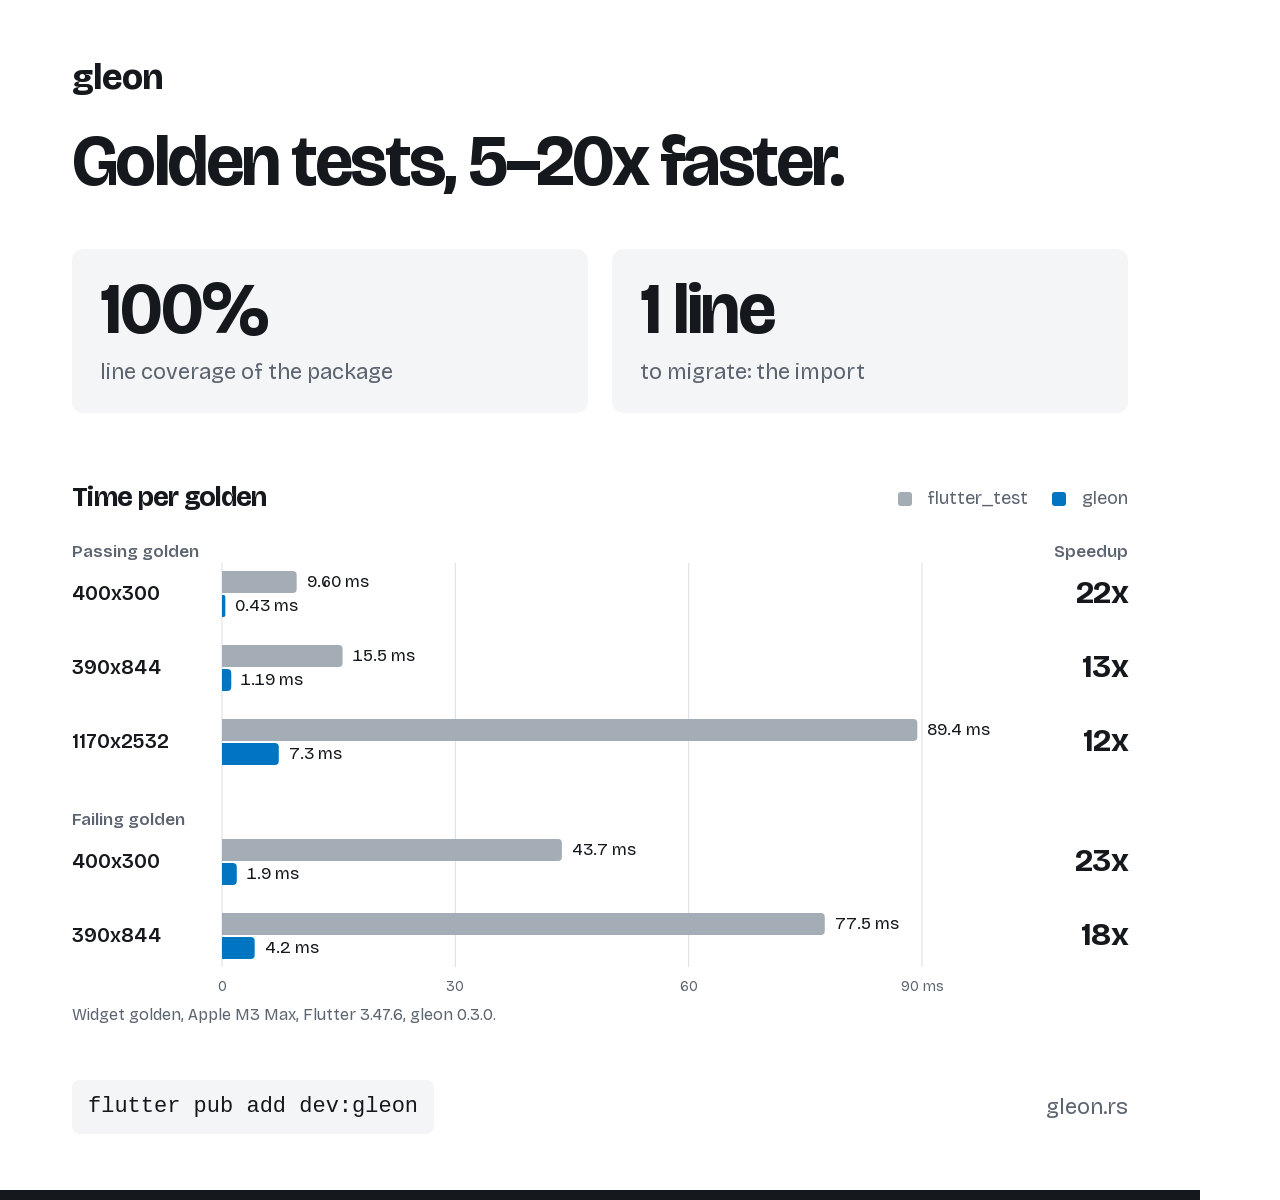
==== og/pub-dev.html @ 2e9807e2 "feat: add pub.dev package links and screenshot page" ====
<!DOCTYPE html>
<html lang="en">
<head>
<meta charset="utf-8">
<meta name="robots" content="noindex">
<title>gleon pub.dev screenshot</title>
<!-- Source of the pub.dev screenshot of the Flutter package (flutter/doc/screenshot.webp, 1200x1200).
     Numbers: "Performance" and the coverage of the package README. Re-render with headless Chrome,
     then convert (cwebp -lossless):
     chrome --headless=new --hide-scrollbars --blink-settings=preferredColorScheme=1 --window-size=1200,1200 --screenshot=screenshot.png og/pub-dev.html -->
<link rel="stylesheet" href="../styles.css">
<style>
  html, body { width: 1200px; height: 1200px; overflow: hidden; background: var(--bg); }
  .card {
    display: flex; flex-direction: column; justify-content: space-between;
    width: 1200px; height: 1200px; padding: 60px 72px 56px;
    border-bottom: 10px solid var(--ink);
  }
  .card .wordmark { font-size: 2.25rem; }
  .card h1 { margin-top: 28px; font-size: 4.5rem; }
  .tiles { display: grid; grid-template-columns: 1fr 1fr; gap: 24px; list-style: none; }
  .tile { padding: 24px 28px; border-radius: 12px; background: var(--surface); }
  .tile b {
    display: block; font-size: 4.5rem; font-weight: 700; line-height: 1;
    letter-spacing: -0.03em; font-variation-settings: "opsz" 96;
  }
  .tile span { display: block; margin-top: 10px; font-size: 1.375rem; color: var(--muted); }
  .chart-head { display: flex; justify-content: space-between; align-items: baseline; }
  .chart-head h2 { max-width: none; font-size: 1.75rem; }
  .legend { display: flex; gap: 24px; list-style: none; font-size: 1.125rem; }
  .legend li::before {
    content: ""; display: inline-block; width: 14px; height: 14px; margin-right: 8px;
    border-radius: 3px; vertical-align: -1px;
  }
  .legend .ft::before { background: #a4acb6; }
  .legend .gl::before { background: var(--flutter); }
  .chart svg { margin-top: 12px; overflow: visible; }
  .chart text { font-family: var(--sans); fill: var(--ink); }
  .chart .group { font-size: 17px; font-weight: 600; fill: var(--muted); }
  .chart .end { text-anchor: end; }
  .chart .size { font-size: 20px; font-weight: 600; }
  .chart .val { font-size: 17px; font-variant-numeric: tabular-nums; }
  .chart .speed { font-size: 32px; font-weight: 700; text-anchor: end; letter-spacing: -0.02em; }
  .chart .tick { font-size: 14px; fill: var(--muted); text-anchor: middle; }
  .chart .grid { stroke: var(--rule); stroke-width: 1; }
  .chart .ft { fill: #a4acb6; }
  .chart .gl { fill: var(--flutter); }
  .note { margin-top: 6px; font-size: 1rem; color: var(--muted); }
  .foot { display: flex; justify-content: space-between; align-items: center; }
  .foot code {
    padding: 10px 16px; border-radius: 8px; background: var(--surface); font-size: 1.375rem;
  }
  .foot p { font-size: 1.375rem; color: var(--muted); }
</style>
</head>
<body>
<div class="card">
  <div>
    <span class="wordmark">gleon</span>
    <h1>Golden tests, 5&#8211;20x faster.</h1>
  </div>
  <ul class="tiles">
    <li class="tile"><b>100%</b><span>line coverage of the package</span></li>
    <li class="tile"><b>1 line</b><span>to migrate: the import</span></li>
  </ul>
  <figure class="chart">
    <div class="chart-head">
      <h2>Time per golden</h2>
      <ul class="legend"><li class="ft">flutter_test</li><li class="gl">gleon</li></ul>
    </div>
    <svg width="1056" height="472" viewBox="0 0 1056 472" role="img" aria-label="Time per golden in milliseconds, flutter_test and gleon">
      <line class="grid" x1="150.0" y1="38" x2="150.0" y2="442"/>
      <text class="tick" x="150.0" y="466">0</text>
      <line class="grid" x1="383.3333333333333" y1="38" x2="383.3333333333333" y2="442"/>
      <text class="tick" x="383.3333333333333" y="466">30</text>
      <line class="grid" x1="616.6666666666666" y1="38" x2="616.6666666666666" y2="442"/>
      <text class="tick" x="616.6666666666666" y="466">60</text>
      <line class="grid" x1="850.0" y1="38" x2="850.0" y2="442"/>
      <text class="tick" x="850.0" y="466">90 ms</text>
      <text class="group" x="0" y="32">Passing golden</text>
      <text class="group end" x="1056" y="32">Speedup</text>
      <text class="size" x="0" y="75">400x300</text>
      <path class="ft" d="M150 46h70.67a4.00 4.00 0 0 1 4.00 4.00v14.00a4.00 4.00 0 0 1 -4.00 4.00h-70.67z"/>
      <text class="val" x="234.7" y="62">9.60 ms</text>
      <path class="gl" d="M150 70h1.67a1.67 1.67 0 0 1 1.67 1.67v18.66a1.67 1.67 0 0 1 -1.67 1.67h-1.67z"/>
      <text class="val" x="163.3" y="86">0.43 ms</text>
      <text class="speed" x="1056" y="78">22x</text>
      <text class="size" x="0" y="149">390x844</text>
      <path class="ft" d="M150 120h116.56a4.00 4.00 0 0 1 4.00 4.00v14.00a4.00 4.00 0 0 1 -4.00 4.00h-116.56z"/>
      <text class="val" x="280.6" y="136">15.5 ms</text>
      <path class="gl" d="M150 144h5.26a4.00 4.00 0 0 1 4.00 4.00v14.00a4.00 4.00 0 0 1 -4.00 4.00h-5.26z"/>
      <text class="val" x="169.3" y="160">1.19 ms</text>
      <text class="speed" x="1056" y="152">13x</text>
      <text class="size" x="0" y="223">1170x2532</text>
      <path class="ft" d="M150 194h691.33a4.00 4.00 0 0 1 4.00 4.00v14.00a4.00 4.00 0 0 1 -4.00 4.00h-691.33z"/>
      <text class="val" x="855.3" y="210">89.4 ms</text>
      <path class="gl" d="M150 218h52.78a4.00 4.00 0 0 1 4.00 4.00v14.00a4.00 4.00 0 0 1 -4.00 4.00h-52.78z"/>
      <text class="val" x="216.8" y="234">7.3 ms</text>
      <text class="speed" x="1056" y="226">12x</text>
      <text class="group" x="0" y="300">Failing golden</text>
      <text class="size" x="0" y="343">400x300</text>
      <path class="ft" d="M150 314h335.89a4.00 4.00 0 0 1 4.00 4.00v14.00a4.00 4.00 0 0 1 -4.00 4.00h-335.89z"/>
      <text class="val" x="499.9" y="330">43.7 ms</text>
      <path class="gl" d="M150 338h10.78a4.00 4.00 0 0 1 4.00 4.00v14.00a4.00 4.00 0 0 1 -4.00 4.00h-10.78z"/>
      <text class="val" x="174.8" y="354">1.9 ms</text>
      <text class="speed" x="1056" y="346">23x</text>
      <text class="size" x="0" y="417">390x844</text>
      <path class="ft" d="M150 388h598.78a4.00 4.00 0 0 1 4.00 4.00v14.00a4.00 4.00 0 0 1 -4.00 4.00h-598.78z"/>
      <text class="val" x="762.8" y="404">77.5 ms</text>
      <path class="gl" d="M150 412h28.67a4.00 4.00 0 0 1 4.00 4.00v14.00a4.00 4.00 0 0 1 -4.00 4.00h-28.67z"/>
      <text class="val" x="192.7" y="428">4.2 ms</text>
      <text class="speed" x="1056" y="420">18x</text>
    </svg>
    <figcaption class="note">Widget golden, Apple M3 Max, Flutter 3.47.6, gleon 0.3.0.</figcaption>
  </figure>
  <div class="foot">
    <code>flutter pub add dev:gleon</code>
    <p>gleon.rs</p>
  </div>
</div>
</body>
</html>
---- styles.css ----
/*
  gleon.rs
  Black and white, with two kinds of colour:
  - the colours gleon paints into a diff image: red for a failing area, yellow for tolerated pixels;
  - one colour for each product, from its language: the CLI orange (Rust), the Flutter package
    blue (Dart), the next SDKs green (Playwright). They mark rules and dots, never text.
*/

@font-face {
  font-family: "Bricolage Grotesque";
  src: url("fonts/bricolage-grotesque-latin.woff2") format("woff2");
  font-weight: 400 800;
  font-style: normal;
  font-display: swap;
  unicode-range: U+0000-00FF, U+0131, U+0152-0153, U+02BB-02BC, U+02C6, U+02DA, U+02DC, U+0304, U+0308, U+0329, U+2000-206F, U+20AC, U+2122, U+2191, U+2193, U+2212, U+2215, U+FEFF, U+FFFD;
}

/* Tokens: light by default, dark when the system asks for it. */
:root {
  --bg: #ffffff;
  --surface: #f4f5f7;
  --ink: #15181c;
  --muted: #5c6470;
  --rule: #d9dde3;
  --red: #d42227;
  --yellow: #f2c230;
  --focus: #15181c;
  --cli: #e8590c;      /* Rust orange */
  --flutter: #0175c2;  /* Dart and Flutter blue */
  --next: #24942a;     /* Playwright green, a hint at what comes next */
  --shot-bg: #fafafa;  /* the app screens in the hero strip */
  --shot-ink: #1d1f23;
  --shot-bar: #e6e8ec;
  --shot-tolerated: #d9a400;
  --mono: ui-monospace, "SF Mono", Menlo, Consolas, "Liberation Mono", monospace;
  --sans: "Bricolage Grotesque", system-ui, -apple-system, "Segoe UI", sans-serif;
  --wrap: 1120px;
  --gap: 24px;
  color-scheme: light;
}
@media (prefers-color-scheme: dark) {
  :root {
    --bg: #0f1115;
    --surface: #1a1d24;
    --ink: #e2e8f0;
    --muted: #94a3b8;
    --rule: #2e323a;
    --red: #f0433f;
    --yellow: #f5cb3c;
    --focus: #e2e8f0;
    --cli: #ff7a33;
    --flutter: #54c5f8;
    --next: #45ba4b;
    --shot-bg: #22262e;
    --shot-ink: #e2e8f0;
    --shot-bar: #2e333d;
    --shot-tolerated: #f5cb3c;
    color-scheme: dark;
  }
}
/* Base */
*, *::before, *::after { box-sizing: border-box; }
html { -webkit-text-size-adjust: 100%; text-size-adjust: 100%; }
body {
  margin: 0;
  background: var(--bg);
  color: var(--ink);
  font-family: var(--sans);
  font-optical-sizing: auto;
  font-size: 1.0625rem;
  line-height: 1.55;
}
h1, h2, h3, p, ul, ol, dl, dd, figure, pre { margin: 0; }
ul, ol { padding: 0; }
img, svg { display: block; max-width: 100%; }
code, pre, kbd { font-family: var(--mono); }
code { font-size: 0.875em; }
a { color: inherit; text-underline-offset: 0.18em; text-decoration-thickness: 1px; }
a:hover { text-decoration-thickness: 2px; }
:focus-visible { outline: 2px solid var(--focus); outline-offset: 3px; border-radius: 2px; }
::selection { background: var(--yellow); color: #15181c; }

.wrap { width: min(var(--wrap), 100% - 32px); margin-inline: auto; }
.visually-hidden {
  position: absolute; width: 1px; height: 1px; overflow: hidden;
  clip-path: inset(50%); white-space: nowrap;
}

.skip {
  position: absolute; left: 16px; top: -100px; z-index: 10;
  padding: 8px 12px;
  background: var(--ink); color: var(--bg);
}
.skip:focus { top: 8px; }

/* Banner and header */
.banner { border-bottom: 1px solid var(--rule); font-size: 0.875rem; color: var(--muted); }
.banner .wrap { padding-block: 8px; }
.banner strong { color: var(--ink); font-weight: 600; }
.banner a { color: var(--ink); }

.site-head .wrap {
  display: flex; flex-wrap: wrap; align-items: baseline; justify-content: space-between;
  gap: 8px 32px;
  padding-block: 20px;
}
.wordmark {
  font-size: 1.5rem; font-weight: 760; letter-spacing: -0.03em; line-height: 1;
  font-variation-settings: "opsz" 48;
  text-decoration: none;
}
.site-nav ul { display: flex; flex-wrap: wrap; gap: 4px 24px; list-style: none; }
.site-nav a { color: var(--muted); text-decoration: none; }
.site-nav a:hover { color: var(--ink); text-decoration: underline; }

/* Type */
h1 {
  font-size: clamp(2.6rem, 1.6rem + 4.4vw, 4.75rem);
  font-weight: 700;
  font-variation-settings: "opsz" 96;
  letter-spacing: -0.035em;
  line-height: 1;
  text-wrap: balance;
}
h2 {
  max-width: 18em;
  font-size: clamp(1.9rem, 1.3rem + 2.2vw, 2.9rem);
  font-weight: 700;
  font-variation-settings: "opsz" 72;
  letter-spacing: -0.025em;
  line-height: 1.08;
  text-wrap: balance;
}
h3 {
  font-size: 1.375rem;
  font-weight: 650;
  font-variation-settings: "opsz" 36;
  letter-spacing: -0.01em;
  line-height: 1.2;
}
.intro { margin-top: 16px; max-width: 40em; color: var(--muted); text-wrap: pretty; }

/* Buttons */
.actions { display: flex; flex-wrap: wrap; gap: 12px; }
.btn {
  display: inline-block;
  padding: 12px 18px;
  border: 1px solid var(--ink);
  border-radius: 4px;
  background: transparent;
  color: var(--ink);
  font: inherit;
  font-weight: 600;
  line-height: 1.2;
  text-decoration: none;
  cursor: pointer;
}
.btn-primary { background: var(--ink); color: var(--bg); }
.btn-primary:hover { background: transparent; color: var(--ink); }
.btn-plain:hover { background: var(--surface); }
.btn:disabled {
  border-style: dashed;
  border-color: var(--muted);
  background: transparent;
  color: var(--muted);
  cursor: not-allowed;
}

/* Code blocks: one click selects a command, long lines scroll inside the block. */
.code {
  padding: 14px 16px;
  border-radius: 4px;
  background: var(--surface);
  font-size: 0.8125rem;
  line-height: 1.65;
  overflow-x: auto;
  tab-size: 2;
}
.code code { font-size: inherit; }
.code .sel { user-select: all; }
.code .prompt, .code .comment { color: var(--muted); user-select: none; }
.code .del { color: var(--muted); text-decoration: line-through; }
.code .fail { color: var(--red); }
.code.wrap-lines { white-space: pre-wrap; overflow-wrap: anywhere; }
.cursor {
  display: inline-block;
  width: 0.6em; height: 1.2em;
  vertical-align: text-bottom;
  background: var(--cli);
}
@media (prefers-reduced-motion: no-preference) {
  .cursor { animation: blink 1.1s steps(1) infinite; }
}
@keyframes blink { 50% { opacity: 0; } }

/* Sections */
.section { border-top: 1px solid var(--rule); }
.section > .wrap { padding-block: clamp(56px, 8vw, 104px); }
.section-body { margin-top: clamp(32px, 5vw, 56px); }

/* Hero */
.hero .wrap {
  display: grid;
  grid-template-columns: repeat(12, minmax(0, 1fr));
  gap: 40px var(--gap);
  align-items: start;
  padding-block: clamp(32px, 7vw, 88px) clamp(56px, 8vw, 104px);
}
.hero-copy { grid-column: 1 / span 5; }
.hero-proof { grid-column: 6 / span 7; }
.hero .lede { margin-top: 24px; max-width: 34em; font-size: 1.1875rem; color: var(--muted); text-wrap: pretty; }
.hero .lede code { color: var(--ink); }
.hero .actions { margin-top: 32px; }
.hero .run { margin-top: 24px; }

/* The strip: golden, candidate, diff. The screens are drawn in CSS, not real goldens, so they follow the theme. */
.panes { display: grid; grid-template-columns: repeat(3, minmax(0, 1fr)); gap: clamp(8px, 1.6vw, 16px); list-style: none; }
.pane { min-width: 0; }
.shot {
  container-type: inline-size;
  position: relative;
  aspect-ratio: 9 / 16;
  overflow: hidden;
  border: 1px solid var(--rule);
  border-radius: 6px;
  background: var(--shot-bg);
  color: var(--shot-ink);
  font-family: var(--sans);
}
.shot .bar {
  display: flex; align-items: center;
  height: 15cqi;
  padding-inline: 7cqi;
  background: var(--shot-bar);
  font-size: 6.4cqi; font-weight: 600;
}
.shot .msg {
  position: absolute; top: 52cqi; left: 10cqi; right: 10cqi;
  font-size: 6cqi; line-height: 1.35; text-align: center;
}
.shot .count {
  position: absolute; top: 74cqi; left: 0; right: 0;
  font-size: 30cqi; font-weight: 700; line-height: 1; text-align: center;
  font-variation-settings: "opsz" 96;
}
.shot .fab {
  position: absolute; right: 8cqi; bottom: 8cqi;
  display: grid; place-items: center;
  width: 20cqi; height: 20cqi;
  border-radius: 6cqi;
  background: var(--shot-ink); color: var(--shot-bg);
  font-size: 12cqi; line-height: 1;
}
/* The candidate was rendered on Linux: its glyphs differ a little. */
.candidate .bar, .candidate .msg { letter-spacing: 0.02em; font-weight: 500; }
.candidate .bar { font-weight: 640; }
/* The diff: the golden dimmed, tolerated text yellow, the failing area red. */
.diff .bar { background: color-mix(in srgb, var(--shot-bar) 16%, var(--shot-bg)); color: var(--shot-tolerated); }
.diff .msg { color: var(--shot-tolerated); }
.diff .fab { opacity: 0.16; }
.diff .count { color: var(--red); }
.diff .count span { position: absolute; left: 0; right: 0; }
.diff .count span + span { opacity: 0.85; }
.diff .area {
  position: absolute; top: 70cqi; left: 30cqi; right: 30cqi; height: 40cqi;
  border: 0.8cqi dashed var(--red); border-radius: 1cqi;
}
.diff .area-label { position: absolute; top: 112cqi; left: 30cqi; font-size: 5cqi; font-weight: 600; color: var(--red); }

.pane-cap { margin-top: 10px; font-size: 0.8125rem; line-height: 1.35; color: var(--muted); }
.pane-cap b { display: block; font-size: 0.9375rem; font-weight: 600; color: var(--ink); }
.pane-cap code { font-size: 0.75rem; overflow-wrap: anywhere; }

.legend { display: flex; flex-wrap: wrap; gap: 6px 20px; margin-top: 20px; list-style: none; font-size: 0.875rem; color: var(--muted); }
.legend li { display: flex; align-items: center; gap: 8px; }
.swatch { flex: none; width: 12px; height: 12px; border-radius: 2px; }
.swatch-y { background: var(--yellow); }
.swatch-r { background: var(--red); }

/* Products: three equal columns, each marked with the colour of its language. */
.products {
  display: grid;
  grid-template-columns: repeat(3, minmax(0, 1fr));
  gap: 40px var(--gap);
  list-style: none;
}
.product {
  --lang: var(--ink);
  display: flex; flex-direction: column;
  padding-top: 20px;
  border-top: 4px solid var(--lang);
  scroll-margin-top: 24px;
}
.product .code { margin-top: auto; }
.lang-cli { --lang: var(--cli); }
.lang-flutter { --lang: var(--flutter); }
.lang-next { --lang: var(--next); }
.product h3 { display: flex; align-items: baseline; justify-content: space-between; gap: 12px; }
.status { font-size: 0.8125rem; font-weight: 500; font-variation-settings: "opsz" 14; letter-spacing: 0; color: var(--muted); white-space: nowrap; }
.status::before { content: ""; display: inline-block; width: 8px; height: 8px; margin-right: 6px; border-radius: 50%; background: var(--lang); }
.product .tagline { margin-top: 6px; color: var(--muted); }
.product .points { margin: 18px 0 20px; list-style: none; }
.product .points li { padding-block: 8px; border-top: 1px solid var(--rule); }
.product .points li:last-child { border-bottom: 1px solid var(--rule); }
.product .more { padding-top: 18px; font-weight: 600; }
.product .more a { text-decoration-color: var(--lang); }

/* What changes when you use gleon */
.compare-head, .compare-row {
  display: grid;
  grid-template-columns: minmax(0, 5fr) minmax(0, 7fr);
  column-gap: var(--gap);
}
.compare-head { padding-bottom: 12px; border-bottom: 1px solid var(--ink); font-size: 0.9375rem; font-weight: 600; }
.compare-head span:first-child { color: var(--muted); }
.compare-row { padding-block: 22px; border-bottom: 1px solid var(--rule); }
.compare dt { max-width: 30em; color: var(--muted); }
.compare dd { max-width: 36em; }

/* How it works: a real sequence, so it is numbered. */
.steps { list-style: none; counter-reset: step; }
.step {
  display: grid;
  grid-template-columns: 3rem minmax(0, 4fr) minmax(0, 7fr);
  gap: 12px var(--gap);
  padding-block: 28px;
  border-top: 1px solid var(--rule);
  counter-increment: step;
}
.step::before {
  content: counter(step);
  font-size: 2.25rem; font-weight: 700; line-height: 1;
  font-variation-settings: "opsz" 96;
  color: var(--muted);
}
.step p { margin-top: 8px; color: var(--muted); }
.step .code, .ci .code { align-self: start; }
.ci { display: grid; grid-template-columns: 3rem minmax(0, 4fr) minmax(0, 7fr); gap: 16px var(--gap); padding-top: 40px; border-top: 1px solid var(--ink); }
.ci > div { grid-column: 1 / 3; }
.ci p { margin-top: 8px; color: var(--muted); }

/* Speed and proof */
.speed { display: grid; grid-template-columns: minmax(0, 7fr) minmax(0, 5fr); gap: 48px var(--gap); align-items: start; }
.table-scroll { overflow-x: auto; }
.bench { width: 100%; border-collapse: collapse; font-variant-numeric: tabular-nums; }
.bench caption { padding-bottom: 12px; text-align: left; font-weight: 600; }
.bench th, .bench td { padding: 12px 10px 12px 0; border-bottom: 1px solid var(--rule); text-align: left; vertical-align: middle; white-space: nowrap; }
.bench thead th { border-bottom-color: var(--ink); font-size: 0.875rem; font-weight: 600; color: var(--muted); }
.bench .num { text-align: right; }
.bench .x { font-weight: 650; }
.bench .bars { width: 34%; min-width: 120px; padding-left: 14px; }
.bar-track { display: grid; gap: 4px; }
.bar-track span { display: block; height: 6px; border-radius: 1px; }
.bar-builtin { width: 100%; background: var(--rule); }
.bar-gleon { width: var(--r); min-width: 2px; background: var(--ink); }
.bench-note { margin-top: 14px; font-size: 0.875rem; color: var(--muted); max-width: 44em; }

.proof { list-style: none; }
.proof li { padding-block: 16px; border-top: 1px solid var(--rule); }
.proof li:first-child { padding-top: 0; border-top: 0; }
.proof b { display: block; font-size: 1.25rem; font-weight: 650; font-variation-settings: "opsz" 36; letter-spacing: -0.01em; }
.proof span { color: var(--muted); }
.proof .code { margin-top: 10px; }

/* Platforms */
.platforms { display: grid; grid-template-columns: repeat(2, minmax(0, 1fr)); gap: 40px var(--gap); }
.platforms h3 { padding-bottom: 12px; border-bottom: 3px solid var(--lang, var(--ink)); }
.hosts { list-style: none; }
.hosts li { display: flex; flex-wrap: wrap; justify-content: space-between; gap: 4px 16px; padding-block: 12px; border-bottom: 1px solid var(--rule); }
.hosts code { overflow-wrap: anywhere; }
.hosts span { color: var(--muted); }
.platforms-note { margin-top: 32px; max-width: 48em; color: var(--muted); }

/* Pricing */
.pricing { display: grid; grid-template-columns: repeat(2, minmax(0, 1fr)); gap: 40px var(--gap); }
.plan { padding-top: 22px; border-top: 1px solid var(--ink); }
.plan-free { border-top-width: 3px; padding-top: 20px; }
.plan .price { margin-top: 10px; font-size: clamp(1.6rem, 1.2rem + 1.4vw, 2.2rem); font-weight: 700; font-variation-settings: "opsz" 72; letter-spacing: -0.02em; line-height: 1.1; }
.plan .when { margin-top: 6px; color: var(--muted); }
.plan ul { margin-top: 20px; list-style: none; }
.plan li { padding-block: 8px; border-top: 1px solid var(--rule); }
.plan li:last-child { border-bottom: 1px solid var(--rule); }
.plan .actions { margin-top: 24px; align-items: center; }
.plan .later { font-size: 0.9375rem; color: var(--muted); }
.license-text { display: grid; grid-template-columns: minmax(0, 5fr) minmax(0, 7fr); gap: 16px var(--gap); margin-top: clamp(40px, 6vw, 64px); }
.license-text h3 { font-size: 1.125rem; }
.license-text p + p { margin-top: 12px; }
.license-text p { max-width: 40em; }

/* Install */
.install { display: grid; grid-template-columns: repeat(2, minmax(0, 1fr)); gap: 48px var(--gap); scroll-margin-top: 24px; }
.install h3 { padding-bottom: 12px; border-bottom: 3px solid var(--lang, var(--ink)); }
.install p { margin-top: 16px; max-width: 40em; color: var(--muted); }
.install p a, .install p code { color: var(--ink); }
.install .code { margin-top: 16px; }
.install .soon { margin-top: 20px; padding-top: 16px; border-top: 1px solid var(--rule); }
.install .soon .status { font-size: 0.9375rem; color: var(--ink); }

/* Footer */
.site-foot { border-top: 1px solid var(--rule); font-size: 0.9375rem; }
.site-foot .wrap { padding-block: 48px 40px; }
.foot-cols { display: grid; grid-template-columns: minmax(0, 2fr) repeat(3, minmax(0, 1fr)); gap: 32px var(--gap); }
.foot-cols .wordmark { font-size: 1.25rem; }
.foot-cols p { margin-top: 10px; max-width: 22em; color: var(--muted); }
.foot-cols h2 { max-width: none; font-size: 0.9375rem; font-weight: 600; letter-spacing: 0; font-variation-settings: "opsz" 14; }
.foot-cols ul { margin-top: 10px; list-style: none; }
.foot-cols li + li { margin-top: 6px; }
.foot-cols a { color: var(--muted); text-decoration: none; }
.foot-cols a:hover { color: var(--ink); text-decoration: underline; }
.fineprint { margin-top: 40px; padding-top: 20px; border-top: 1px solid var(--rule); font-size: 0.8125rem; color: var(--muted); }

/* 404 */
.lost .wrap { padding-block: clamp(64px, 12vw, 160px); }
.lost p { margin-top: 20px; max-width: 34em; color: var(--muted); }
.lost .actions { margin-top: 32px; }
.lost + .site-foot .fineprint { margin-top: 0; padding-top: 0; border-top: 0; }

/* Layout breakpoints */
@media (max-width: 960px) {
  .speed { grid-template-columns: minmax(0, 1fr); }
  .foot-cols { grid-template-columns: repeat(3, minmax(0, 1fr)); }
  .foot-cols > :first-child { grid-column: 1 / -1; }
}
@media (max-width: 880px) {
  .hero-copy, .hero-proof { grid-column: 1 / -1; }
  .step { grid-template-columns: 2.5rem minmax(0, 1fr); }
  .step .code { grid-column: 2; }
  .ci, .license-text { grid-template-columns: minmax(0, 1fr); }
  .products { grid-template-columns: minmax(0, 1fr); }
  .ci > div { grid-column: auto; }
}
@media (max-width: 720px) {
  .platforms, .pricing, .install { grid-template-columns: minmax(0, 1fr); }
  .bench .bars { display: none; }
  .bench { font-size: 0.875rem; }
  .bench th, .bench td { padding-right: 8px; }
}
@media (max-width: 640px) {
  .compare-head { display: none; }
  .compare-row { grid-template-columns: minmax(0, 1fr); row-gap: 8px; }
  .compare dt::before { content: "Without gleon: "; font-weight: 600; color: var(--ink); }
  .foot-cols { grid-template-columns: repeat(2, minmax(0, 1fr)); }
}

@media (prefers-reduced-motion: no-preference) {
  html { scroll-behavior: smooth; }
}

@media print {
  .banner, .site-nav, .skip, .actions { display: none; }
  .section { break-inside: avoid-page; }
  a[href^="http"]::after { content: " (" attr(href) ")"; font-size: 0.8em; }
}
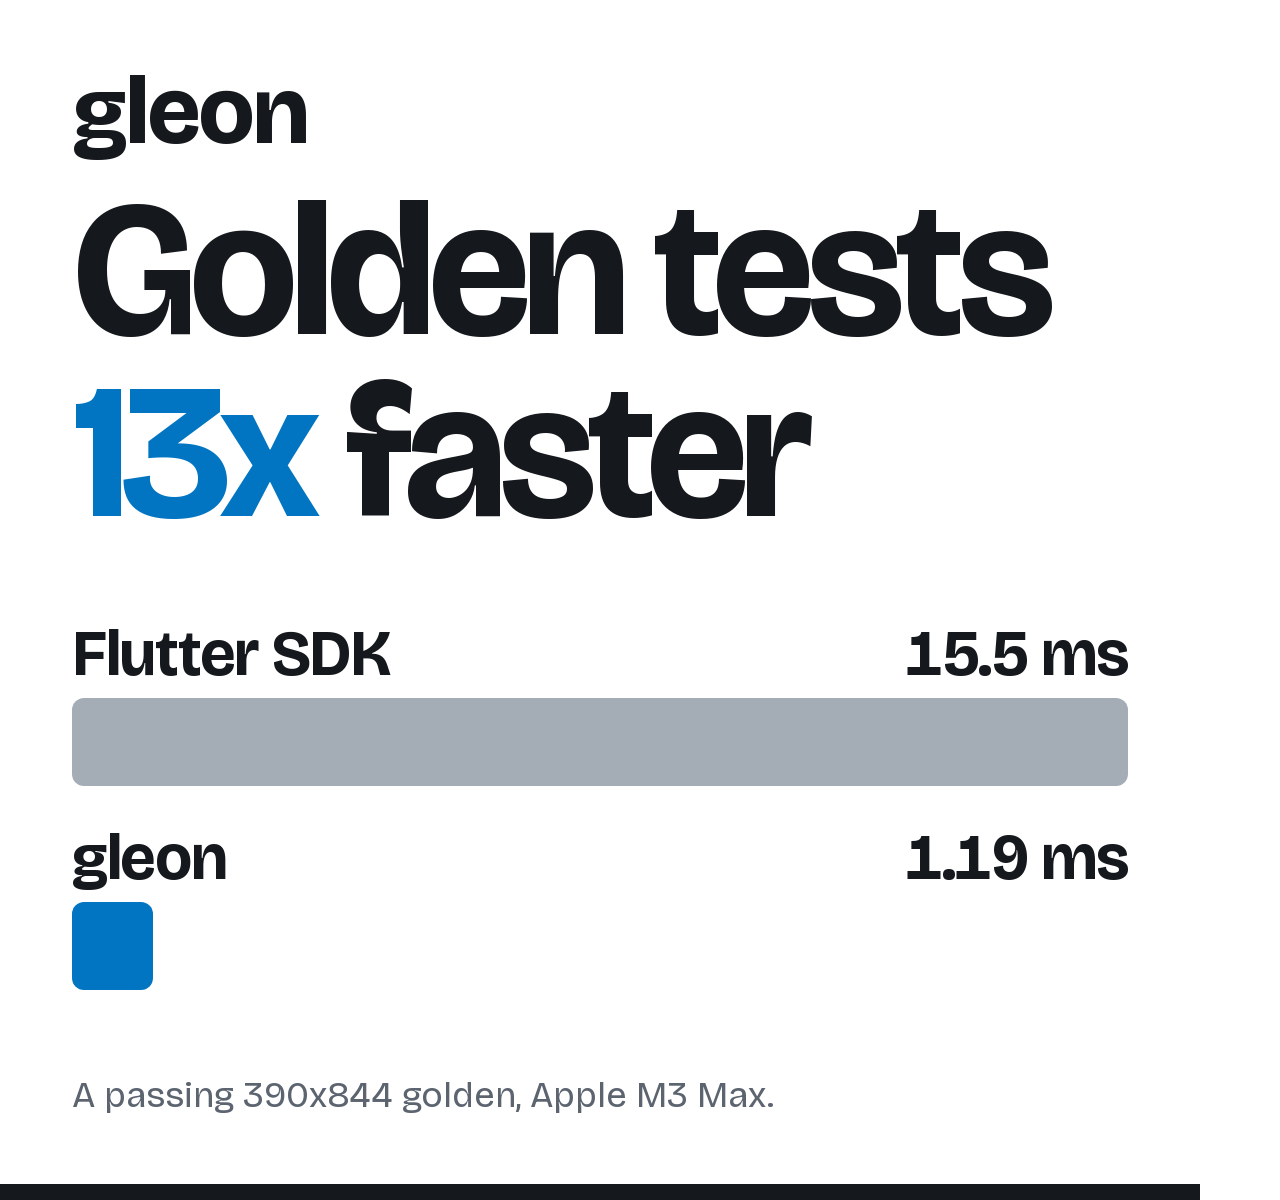
==== commit cc6fd091: "feat: simplify pub.dev package screenshot layout" ====
--- a/og/pub-dev.html
+++ b/og/pub-dev.html
@@ -5,118 +5,46 @@
 <meta name="robots" content="noindex">
 <title>gleon pub.dev screenshot</title>
 <!-- Source of the pub.dev screenshot of the Flutter package (flutter/doc/screenshot.webp, 1200x1200).
-     Numbers: "Performance" and the coverage of the package README. Re-render with headless Chrome,
-     then convert (cwebp -lossless):
+     pub.dev also shows it as a small thumbnail in search results: keep only text that is still
+     readable at 1/10 of the size (the headline and two bars). Numbers: the passing 390x844 row of
+     "Performance" in the package README. Re-render with headless Chrome, then convert
+     (cwebp -lossless):
      chrome --headless=new --hide-scrollbars --blink-settings=preferredColorScheme=1 --window-size=1200,1200 --screenshot=screenshot.png og/pub-dev.html -->
 <link rel="stylesheet" href="../styles.css">
 <style>
   html, body { width: 1200px; height: 1200px; overflow: hidden; background: var(--bg); }
   .card {
     display: flex; flex-direction: column; justify-content: space-between;
-    width: 1200px; height: 1200px; padding: 60px 72px 56px;
-    border-bottom: 10px solid var(--ink);
+    width: 1200px; height: 1200px; padding: 64px 72px 60px;
+    border-bottom: 16px solid var(--ink);
   }
-  .card .wordmark { font-size: 2.25rem; }
-  .card h1 { margin-top: 28px; font-size: 4.5rem; }
-  .tiles { display: grid; grid-template-columns: 1fr 1fr; gap: 24px; list-style: none; }
-  .tile { padding: 24px 28px; border-radius: 12px; background: var(--surface); }
-  .tile b {
-    display: block; font-size: 4.5rem; font-weight: 700; line-height: 1;
-    letter-spacing: -0.03em; font-variation-settings: "opsz" 96;
+  .card .wordmark { font-size: 6rem; }
+  .card h1 { margin-top: 20px; font-size: 12rem; line-height: 0.95; letter-spacing: -0.04em; }
+  .card h1 em { font-style: normal; color: var(--flutter); }
+  .bars { display: grid; gap: 40px; list-style: none; }
+  .bars li { display: grid; gap: 12px; }
+  .bars p {
+    display: flex; justify-content: space-between; align-items: baseline;
+    font-size: 4rem; font-weight: 700; letter-spacing: -0.02em; line-height: 1;
   }
-  .tile span { display: block; margin-top: 10px; font-size: 1.375rem; color: var(--muted); }
-  .chart-head { display: flex; justify-content: space-between; align-items: baseline; }
-  .chart-head h2 { max-width: none; font-size: 1.75rem; }
-  .legend { display: flex; gap: 24px; list-style: none; font-size: 1.125rem; }
-  .legend li::before {
-    content: ""; display: inline-block; width: 14px; height: 14px; margin-right: 8px;
-    border-radius: 3px; vertical-align: -1px;
-  }
-  .legend .ft::before { background: #a4acb6; }
-  .legend .gl::before { background: var(--flutter); }
-  .chart svg { margin-top: 12px; overflow: visible; }
-  .chart text { font-family: var(--sans); fill: var(--ink); }
-  .chart .group { font-size: 17px; font-weight: 600; fill: var(--muted); }
-  .chart .end { text-anchor: end; }
-  .chart .size { font-size: 20px; font-weight: 600; }
-  .chart .val { font-size: 17px; font-variant-numeric: tabular-nums; }
-  .chart .speed { font-size: 32px; font-weight: 700; text-anchor: end; letter-spacing: -0.02em; }
-  .chart .tick { font-size: 14px; fill: var(--muted); text-anchor: middle; }
-  .chart .grid { stroke: var(--rule); stroke-width: 1; }
-  .chart .ft { fill: #a4acb6; }
-  .chart .gl { fill: var(--flutter); }
-  .note { margin-top: 6px; font-size: 1rem; color: var(--muted); }
-  .foot { display: flex; justify-content: space-between; align-items: center; }
-  .foot code {
-    padding: 10px 16px; border-radius: 8px; background: var(--surface); font-size: 1.375rem;
-  }
-  .foot p { font-size: 1.375rem; color: var(--muted); }
+  .bars p span { font-variant-numeric: tabular-nums; }
+  .bars .bar { display: block; width: var(--w); height: 88px; border-radius: 12px; }
+  .bars .flutter .bar { background: #a4acb6; }
+  .bars .gleon .bar { background: var(--flutter); }
+  .note { font-size: 2.25rem; color: var(--muted); }
 </style>
 </head>
 <body>
 <div class="card">
   <div>
     <span class="wordmark">gleon</span>
-    <h1>Golden tests, 5&#8211;20x faster.</h1>
+    <h1>Golden tests <em>13x</em> faster</h1>
   </div>
-  <ul class="tiles">
-    <li class="tile"><b>100%</b><span>line coverage of the package</span></li>
-    <li class="tile"><b>1 line</b><span>to migrate: the import</span></li>
+  <ul class="bars" aria-label="Time for one passing 390x844 golden">
+    <li class="flutter"><p>Flutter SDK<span>15.5 ms</span></p><span class="bar" style="--w: 100%"></span></li>
+    <li class="gleon"><p>gleon<span>1.19 ms</span></p><span class="bar" style="--w: 7.7%"></span></li>
   </ul>
-  <figure class="chart">
-    <div class="chart-head">
-      <h2>Time per golden</h2>
-      <ul class="legend"><li class="ft">flutter_test</li><li class="gl">gleon</li></ul>
-    </div>
-    <svg width="1056" height="472" viewBox="0 0 1056 472" role="img" aria-label="Time per golden in milliseconds, flutter_test and gleon">
-      <line class="grid" x1="150.0" y1="38" x2="150.0" y2="442"/>
-      <text class="tick" x="150.0" y="466">0</text>
-      <line class="grid" x1="383.3333333333333" y1="38" x2="383.3333333333333" y2="442"/>
-      <text class="tick" x="383.3333333333333" y="466">30</text>
-      <line class="grid" x1="616.6666666666666" y1="38" x2="616.6666666666666" y2="442"/>
-      <text class="tick" x="616.6666666666666" y="466">60</text>
-      <line class="grid" x1="850.0" y1="38" x2="850.0" y2="442"/>
-      <text class="tick" x="850.0" y="466">90 ms</text>
-      <text class="group" x="0" y="32">Passing golden</text>
-      <text class="group end" x="1056" y="32">Speedup</text>
-      <text class="size" x="0" y="75">400x300</text>
-      <path class="ft" d="M150 46h70.67a4.00 4.00 0 0 1 4.00 4.00v14.00a4.00 4.00 0 0 1 -4.00 4.00h-70.67z"/>
-      <text class="val" x="234.7" y="62">9.60 ms</text>
-      <path class="gl" d="M150 70h1.67a1.67 1.67 0 0 1 1.67 1.67v18.66a1.67 1.67 0 0 1 -1.67 1.67h-1.67z"/>
-      <text class="val" x="163.3" y="86">0.43 ms</text>
-      <text class="speed" x="1056" y="78">22x</text>
-      <text class="size" x="0" y="149">390x844</text>
-      <path class="ft" d="M150 120h116.56a4.00 4.00 0 0 1 4.00 4.00v14.00a4.00 4.00 0 0 1 -4.00 4.00h-116.56z"/>
-      <text class="val" x="280.6" y="136">15.5 ms</text>
-      <path class="gl" d="M150 144h5.26a4.00 4.00 0 0 1 4.00 4.00v14.00a4.00 4.00 0 0 1 -4.00 4.00h-5.26z"/>
-      <text class="val" x="169.3" y="160">1.19 ms</text>
-      <text class="speed" x="1056" y="152">13x</text>
-      <text class="size" x="0" y="223">1170x2532</text>
-      <path class="ft" d="M150 194h691.33a4.00 4.00 0 0 1 4.00 4.00v14.00a4.00 4.00 0 0 1 -4.00 4.00h-691.33z"/>
-      <text class="val" x="855.3" y="210">89.4 ms</text>
-      <path class="gl" d="M150 218h52.78a4.00 4.00 0 0 1 4.00 4.00v14.00a4.00 4.00 0 0 1 -4.00 4.00h-52.78z"/>
-      <text class="val" x="216.8" y="234">7.3 ms</text>
-      <text class="speed" x="1056" y="226">12x</text>
-      <text class="group" x="0" y="300">Failing golden</text>
-      <text class="size" x="0" y="343">400x300</text>
-      <path class="ft" d="M150 314h335.89a4.00 4.00 0 0 1 4.00 4.00v14.00a4.00 4.00 0 0 1 -4.00 4.00h-335.89z"/>
-      <text class="val" x="499.9" y="330">43.7 ms</text>
-      <path class="gl" d="M150 338h10.78a4.00 4.00 0 0 1 4.00 4.00v14.00a4.00 4.00 0 0 1 -4.00 4.00h-10.78z"/>
-      <text class="val" x="174.8" y="354">1.9 ms</text>
-      <text class="speed" x="1056" y="346">23x</text>
-      <text class="size" x="0" y="417">390x844</text>
-      <path class="ft" d="M150 388h598.78a4.00 4.00 0 0 1 4.00 4.00v14.00a4.00 4.00 0 0 1 -4.00 4.00h-598.78z"/>
-      <text class="val" x="762.8" y="404">77.5 ms</text>
-      <path class="gl" d="M150 412h28.67a4.00 4.00 0 0 1 4.00 4.00v14.00a4.00 4.00 0 0 1 -4.00 4.00h-28.67z"/>
-      <text class="val" x="192.7" y="428">4.2 ms</text>
-      <text class="speed" x="1056" y="420">18x</text>
-    </svg>
-    <figcaption class="note">Widget golden, Apple M3 Max, Flutter 3.47.6, gleon 0.3.0.</figcaption>
-  </figure>
-  <div class="foot">
-    <code>flutter pub add dev:gleon</code>
-    <p>gleon.rs</p>
-  </div>
+  <p class="note">A passing 390x844 golden, Apple M3 Max.</p>
 </div>
 </body>
 </html>
